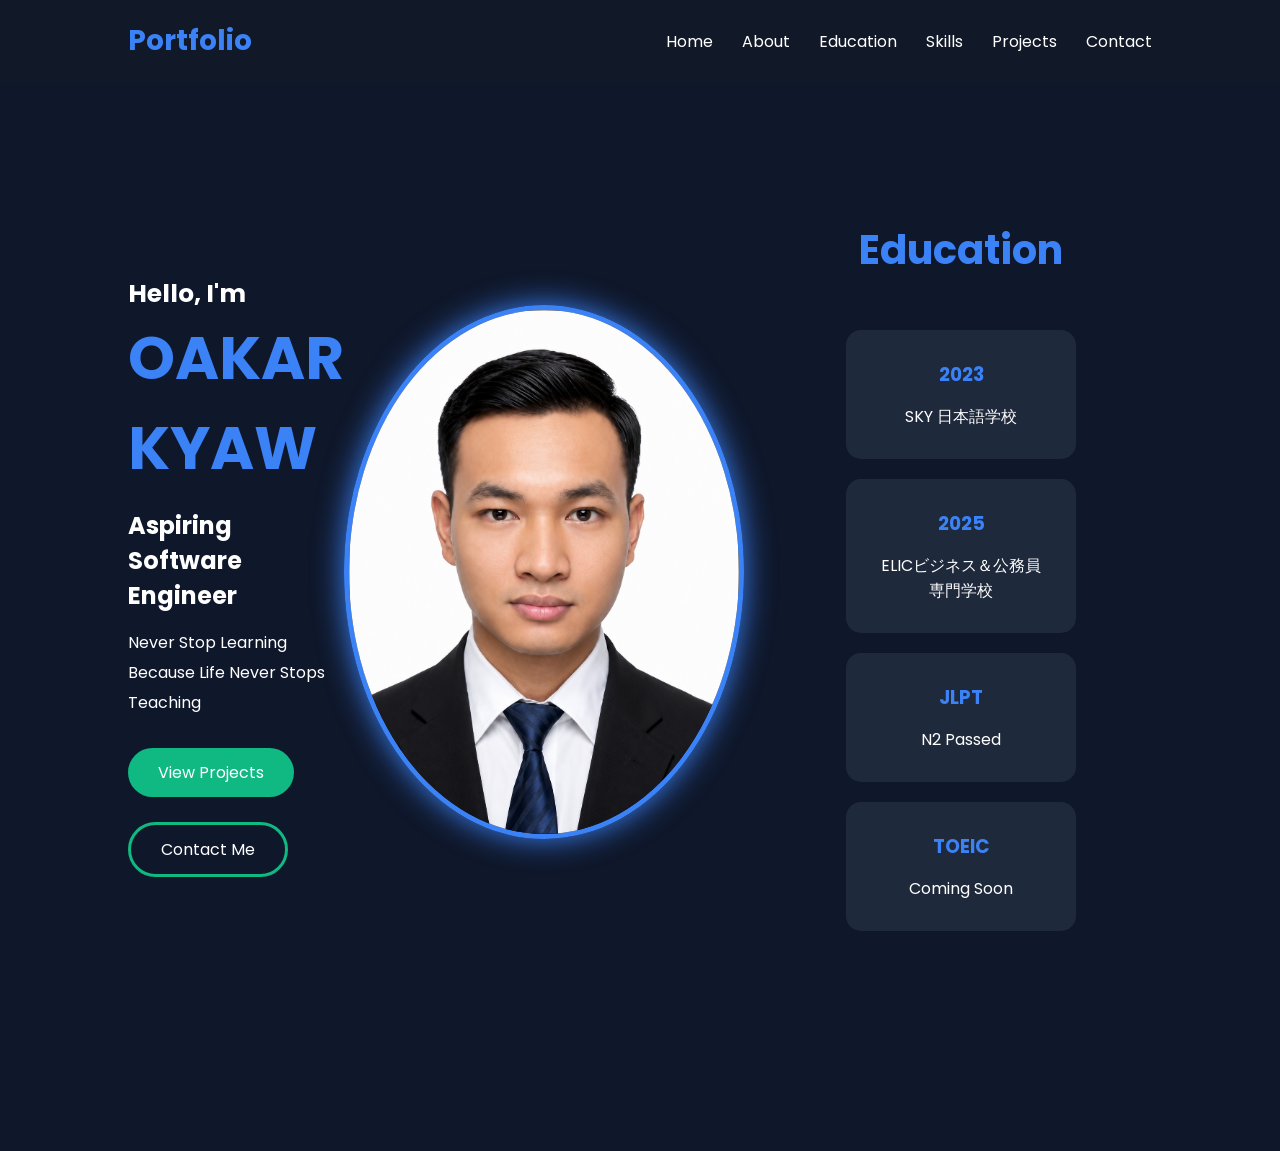
==== index .html @ 3a216f20 "myportfolio" ====
﻿<!DOCTYPE html>
<html lang="en">
<head>
	<meta charset="UTF-8">
	<meta name="viewport" content="width=device-width, initial-scale=1.0">
	<title>OAKAR KYAW | Portfolio</title>
	<link rel="stylesheet" href="style.css">
	<link rel="preconnect" href="https://fonts.googleapis.com">
	<link href="https://fonts.googleapis.com/css2?family=Poppins:wght@300;500;700&display=swap" rel="stylesheet">
</head>
<body>

<header>
	<div class="logo">Portfolio</div>

	<nav>
		<a href="#home">Home</a>
		<a href="#about">About</a>
		<a href="#education">Education</a>
		<a href="#skills">Skills</a>
		<a href="#projects">Projects</a>
		<a href="#contact">Contact</a>
	</nav>
</header>

<section id="home" class="hero">
<div class="content">
		<h3>Hello, I'm</h3>

		<h1>OAKAR KYAW</h1>
		<h2>Aspiring Software Engineer</h2>

		<p>
			Never Stop Learning Because Life Never Stops Teaching
		</p>
			<a href="https://github.com/oakar25-sys?tab=repositories" class="btn" target="_blank">View Projects</a>
		<br><br>
		<a href="mailto:oakar1162@gmail.com" class="btn2">Contact Me</a>
</div>

<div class="image">
	<img src="profile.png" alt="profile">
</div>


<style>
*{
	margin:0;
	padding:0;
	box-sizing:border-box;
	font-family:Poppins,sans-serif;
}

body{
	background:#0f172a;
	color:white;
}

header{
	display:flex;
	justify-content:space-between;
	align-items:center;
	padding:20px 10%;
	background:#111827;
	position:fixed;
	width:100%;
}

.logo{

	font-size:28px;
	color:#3b82f6;
	font-weight:bold;
}

nav a{
	color:white;
	text-decoration:none;
	margin-left:25px;
	transition:.3s;
}

nav a:hover{
	color:#3b82f6;
}

.hero{
	display:flex;
	justify-content:space-between;
	align-items:center;
	min-height:100vh;
	padding:120px 10%;
}
.content{
	width:50%;
}
.content h3{
	font-size:25px;
}
.content h1{
	font-size:60px;
	color:#3b82f6;
}
.content h2{
	margin:15px 0;
}
.content p{
	margin-bottom:30px;
	line-height:30px;
}
.btn{
	display:inline-block;
	background:#10b981;
	color:white;
	padding:12px 30px;
	border-radius:30px;
	text-decoration:none;
	margin-right:10px;
}
.btn2{
	display:inline-block;
	border:3px solid #10b981;
	color:white;
	padding:12px 30px;
	border-radius:30px;
	text-decoration:none;
}
.btn:hover{
	background:#2563eb;
}
.btn2:hover{
	background:#3b82f6;
}
.image img{
	width:400px;
	border-radius:50%;
	border:5px solid #3b82f6;
	box-shadow:0 0 30px #3b82f6;
}
</style>

<section id="education" class="education">

	<h2>Education</h2>

	<div class="timeline">

	<div class="card">
		<h3>2023</h3>
		<p>SKY 日本語学校</p>
	</div>

	<div class="card">
		<h3>2025</h3>
		<p>ELICビジネス＆公務員専門学校</p>
	</div>

	<div class="card">
		<h3>JLPT</h3>
		<p>N2 Passed</p>
	</div>

	<div class="card">
		<h3>TOEIC</h3>
	<p>Coming Soon</p>
		</div>

		</div>

<style>
.education{
	padding:100px 10%;
	text-align:center;
}
.education h2{
	color:#3b82f6;
	font-size:40px;
	margin-bottom:50px;
}
.timeline{
	display:flex;
	justify-content:space-between;
	flex-wrap:wrap;
	gap:20px;
}
.card{
	background:#1e293b;
	width:230px;
	padding:30px;
	border-radius:15px;
	transition:.4s;
}
.card:hover{
	transform:translateY(-10px);
	box-shadow:0 0 20px #3b82f6;
}
.card h3{
	color:#3b82f6;
	margin-bottom:15px;
}

<br>
	<a href="logout.php">Logout</a>

</style>
</section>
</body>
</html>
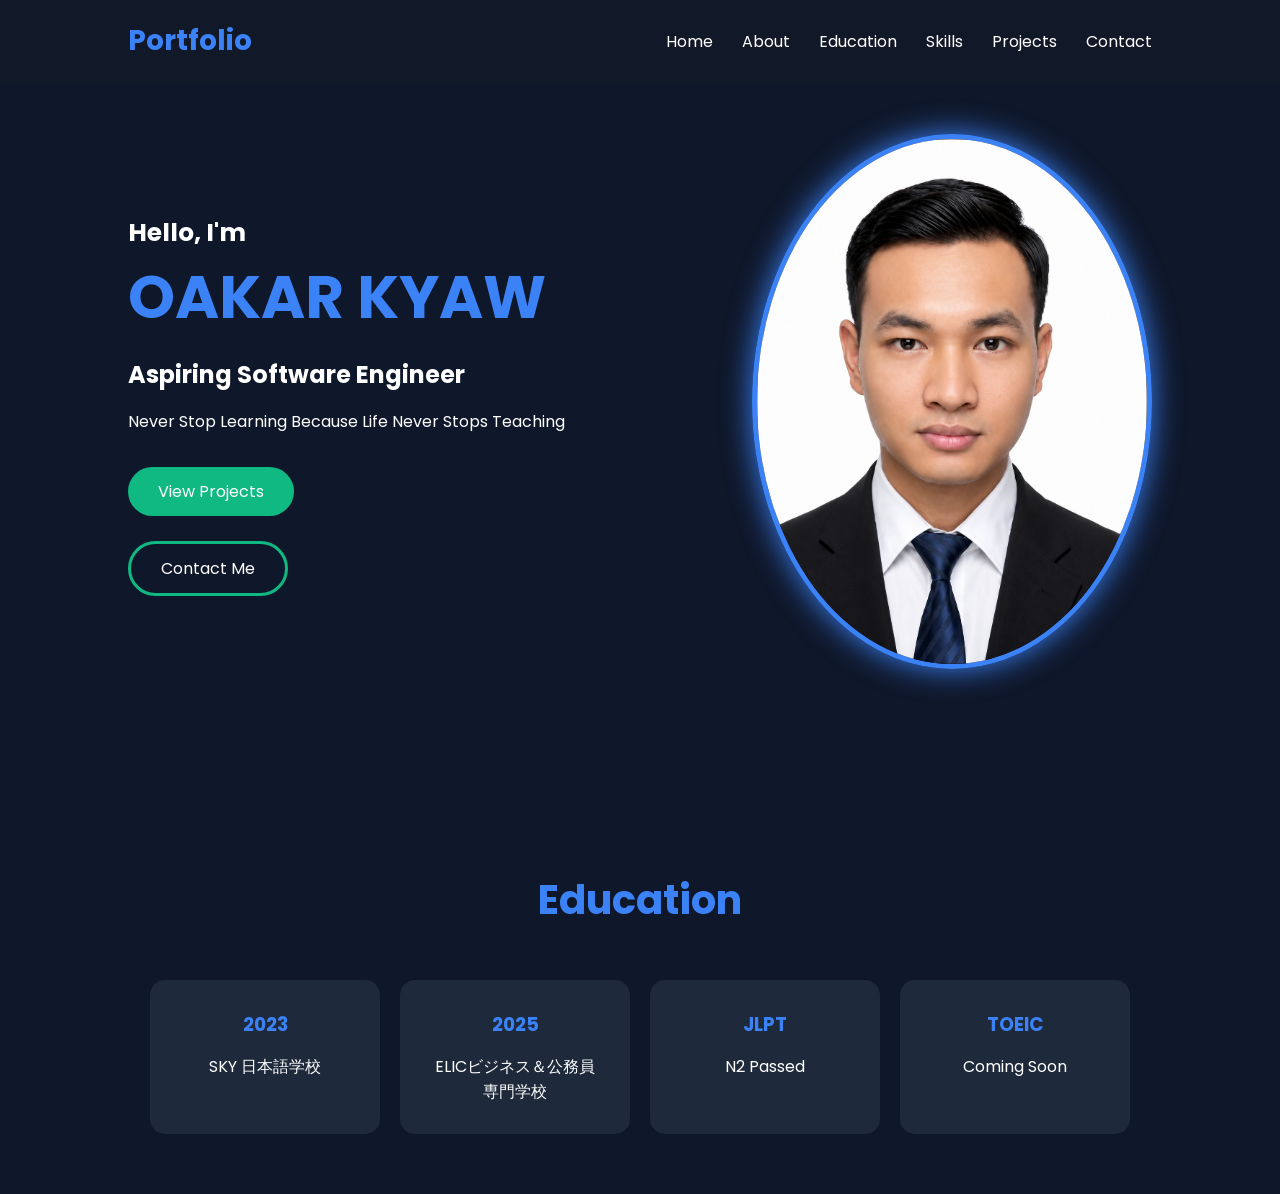
==== commit d4c88a67: "new project" ====
--- a/index .html
+++ b/index .html
@@ -15,7 +15,7 @@
 
 	<nav>
 		<a href="#home">Home</a>
-		<a href="#about">About</a>
+		<a href="My_Pofiolio.pdf" target="_blank">About</a>
 		<a href="#education">Education</a>
 		<a href="#skills">Skills</a>
 		<a href="#projects">Projects</a>
@@ -24,7 +24,7 @@
 </header>
 
 <section id="home" class="hero">
-<div class="content">
+	<div class="content">
 		<h3>Hello, I'm</h3>
 
 		<h1>OAKAR KYAW</h1>
@@ -36,108 +36,108 @@
 			<a href="https://github.com/oakar25-sys?tab=repositories" class="btn" target="_blank">View Projects</a>
 		<br><br>
 		<a href="mailto:oakar1162@gmail.com" class="btn2">Contact Me</a>
-</div>
-
-<div class="image">
-	<img src="profile.png" alt="profile">
-</div>
-
-
-<style>
-*{
-	margin:0;
-	padding:0;
-	box-sizing:border-box;
-	font-family:Poppins,sans-serif;
-}
-
-body{
-	background:#0f172a;
-	color:white;
-}
-
-header{
-	display:flex;
-	justify-content:space-between;
-	align-items:center;
-	padding:20px 10%;
-	background:#111827;
-	position:fixed;
-	width:100%;
-}
-
-.logo{
-
-	font-size:28px;
-	color:#3b82f6;
-	font-weight:bold;
-}
-
-nav a{
-	color:white;
-	text-decoration:none;
-	margin-left:25px;
-	transition:.3s;
-}
-
-nav a:hover{
-	color:#3b82f6;
-}
-
-.hero{
-	display:flex;
-	justify-content:space-between;
-	align-items:center;
-	min-height:100vh;
-	padding:120px 10%;
-}
-.content{
-	width:50%;
-}
-.content h3{
-	font-size:25px;
-}
-.content h1{
-	font-size:60px;
-	color:#3b82f6;
-}
-.content h2{
-	margin:15px 0;
-}
-.content p{
-	margin-bottom:30px;
-	line-height:30px;
-}
-.btn{
-	display:inline-block;
-	background:#10b981;
-	color:white;
-	padding:12px 30px;
-	border-radius:30px;
-	text-decoration:none;
-	margin-right:10px;
-}
-.btn2{
-	display:inline-block;
-	border:3px solid #10b981;
-	color:white;
-	padding:12px 30px;
-	border-radius:30px;
-	text-decoration:none;
-}
-.btn:hover{
-	background:#2563eb;
-}
-.btn2:hover{
-	background:#3b82f6;
-}
-.image img{
-	width:400px;
-	border-radius:50%;
-	border:5px solid #3b82f6;
-	box-shadow:0 0 30px #3b82f6;
-}
-</style>
+	</div>
+
+	<div class="image">
+		<img src="profile.png" alt="profile">
+	</div>
+
+	<style>
+		*{
+			margin:0;
+			padding:0;
+			box-sizing:border-box;
+			font-family:Poppins,sans-serif;
+		}
+
+		body{
+			background:#0f172a;
+			color:white;
+		}
+
+		header{
+			display:flex;
+			justify-content:space-between;
+			align-items:center;
+			padding:20px 10%;
+			background:#111827;
+			position:fixed;
+			width:100%;
+		}
+
+		.logo{
+
+			font-size:28px;
+			color:#3b82f6;
+			font-weight:bold;
+		}
+
+		nav a{
+			color:white;
+			text-decoration:none;
+			margin-left:25px;
+			transition:.3s;
+		}
+
+		nav a:hover{
+			color:#3b82f6;
+		}
+
+		.hero{
+			display:flex;
+			justify-content:space-between;
+			align-items:center;
+			min-height:90vh;
+			padding:120px 10%;
+		}
+		.content{
+			width:50%;
+		}
+		.content h3{
+			font-size:25px;
+		}
+		.content h1{
+			font-size:60px;
+			color:#3b82f6;
+		}
+		.content h2{
+			margin:15px 0;
+		}
+		.content p{
+			margin-bottom:30px;
+			line-height:30px;
+		}
+		.btn{
+			display:inline-block;
+			background:#10b981;
+			color:white;
+			padding:12px 30px;
+			border-radius:30px;
+			text-decoration:none;
+			margin-right:10px;
+		}
+		.btn2{
+			display:inline-block;
+			border:3px solid #10b981;
+			color:white;
+			padding:12px 30px;
+			border-radius:30px;
+			text-decoration:none;
+		}
+		.btn:hover{
+			background:#2563eb;
+		}
+		.btn2:hover{
+			background:#3b82f6;
+		}
+		.image img{
+			width:400px;
+			border-radius:50%;
+			border:5px solid #3b82f6;
+			box-shadow:0 0 30px #3b82f6;
+		}
+	</style>
+</section>
 
 <section id="education" class="education">
 
@@ -167,42 +167,38 @@
 
 		</div>
 
-<style>
-.education{
-	padding:100px 10%;
-	text-align:center;
-}
-.education h2{
-	color:#3b82f6;
-	font-size:40px;
-	margin-bottom:50px;
-}
-.timeline{
-	display:flex;
-	justify-content:space-between;
-	flex-wrap:wrap;
-	gap:20px;
-}
-.card{
-	background:#1e293b;
-	width:230px;
-	padding:30px;
-	border-radius:15px;
-	transition:.4s;
-}
-.card:hover{
-	transform:translateY(-10px);
-	box-shadow:0 0 20px #3b82f6;
-}
-.card h3{
-	color:#3b82f6;
-	margin-bottom:15px;
-}
-
-<br>
-	<a href="logout.php">Logout</a>
-
-</style>
+	<style>
+		.education{
+			padding:60px 10%;
+			text-align:center;
+		}
+		.education h2{
+			color:#3b82f6;
+			font-size:40px;
+			margin-bottom:50px;
+		}
+		.timeline{
+			display:flex;
+			justify-content:center;
+			flex-wrap:wrap;
+			gap:20px;
+		}
+		.card{
+			background:#1e293b;
+			width:230px;
+			padding:30px;
+			border-radius:15px;
+			transition:.4s;
+		}
+		.card:hover{
+			transform:translateY(-10px);
+			box-shadow:0 0 20px #3b82f6;
+		}
+		.card h3{
+			color:#3b82f6;
+			margin-bottom:15px;
+		}
+	</style>
 </section>
 </body>
 </html>
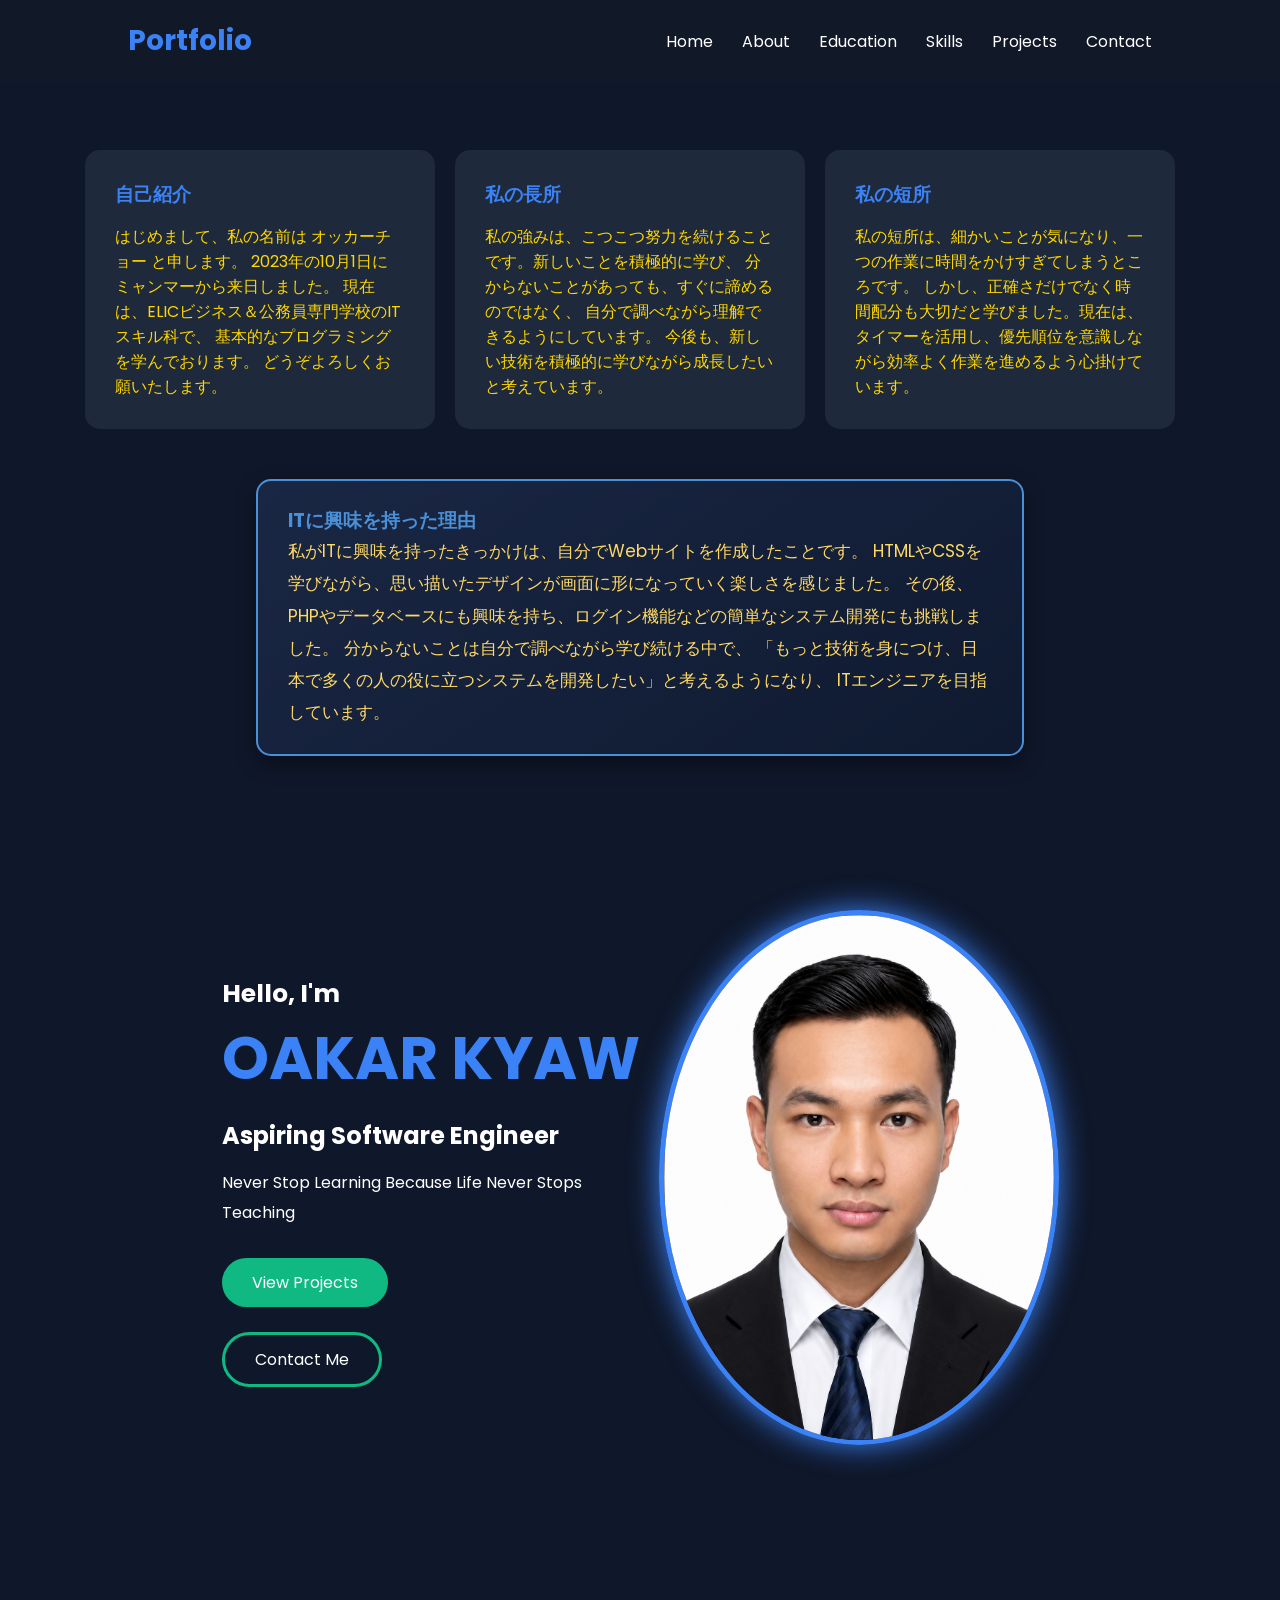
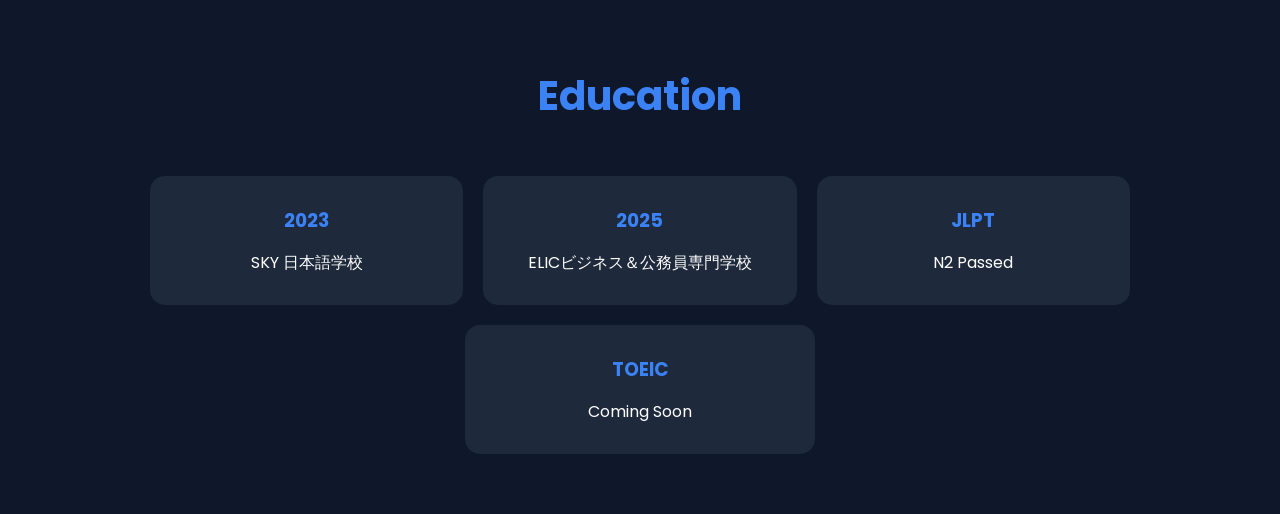
==== commit f7adc07c: "updatemyweb" ====
--- a/index .html
+++ b/index .html
@@ -23,6 +23,67 @@
 	</nav>
 </header>
 
+<br><br><br>
+<br><br><br>
+
+<div class="timeline">
+	<div class="card">
+		<h3>自己紹介</h3>
+		<p style="color:gold;">
+		はじめまして、私の名前は オッカーチョー と申します。
+		2023年の10月1日に ミャンマーから来日しました。
+		現在は、ELICビジネス＆公務員専門学校のITスキル科で、
+		基本的なプログラミングを学んでおります。
+		どうぞよろしくお願いたします。
+		</p>
+	</div>
+
+	<div class="card">
+		<h3>私の長所</h3>
+		<p style="color:gold;">
+		私の強みは、こつこつ努力を続けることです。新しいことを積極的に学び、
+		分からないことがあっても、すぐに諦めるのではなく、
+		自分で調べながら理解できるようにしています。
+		今後も、新しい技術を積極的に学びながら成長したいと考えています。
+		</p>
+	</div>
+
+	<div class="card">
+	<h3>私の短所</h3>
+	<p style="color:gold;">
+	私の短所は、細かいことが気になり、一つの作業に時間をかけすぎてしまうところです。
+	しかし、正確さだけでなく時間配分も大切だと学びました。現在は、
+	タイマーを活用し、優先順位を意識しながら効率よく作業を進めるよう心掛けています。
+	</p>
+	</div>
+<br>
+<div style="clear: both;max-width: 60%; margin: 30px auto 0; background: linear-gradient(145deg, #1a2744, #0f1a30); border: 2px solid #4a90d9; border-radius: 15px; padding: 25px 30px; box-shadow: 0 8px 20px rgba(0,0,0,0.4);">
+	<h3 style="color: #4a90d9; margin-top: 0;">ITに興味を持った理由</h3>
+	<p style="color: #FFD966; font-size: 17px; line-height: 1.9; margin: 0;">
+		私がITに興味を持ったきっかけは、自分でWebサイトを作成したことです。
+		HTMLやCSSを学びながら、思い描いたデザインが画面に形になっていく楽しさを感じました。
+		その後、PHPやデータベースにも興味を持ち、ログイン機能などの簡単なシステム開発にも挑戦しました。
+		分からないことは自分で調べながら学び続ける中で、
+		「もっと技術を身につけ、日本で多くの人の役に立つシステムを開発したい」と考えるようになり、
+		ITエンジニアを目指しています。
+	</p>
+</style>
+</div>
+
+<style>
+.timeline {
+	display: flex;
+	flex-wrap: wrap;
+	gap: 20px;
+	justify-content: center;
+}
+.card {
+	flex: 1 1 300px;
+	max-width: 350px;
+}
+
+</style>
+
 <section id="home" class="hero">
 	<div class="content">
 		<h3>Hello, I'm</h3>
